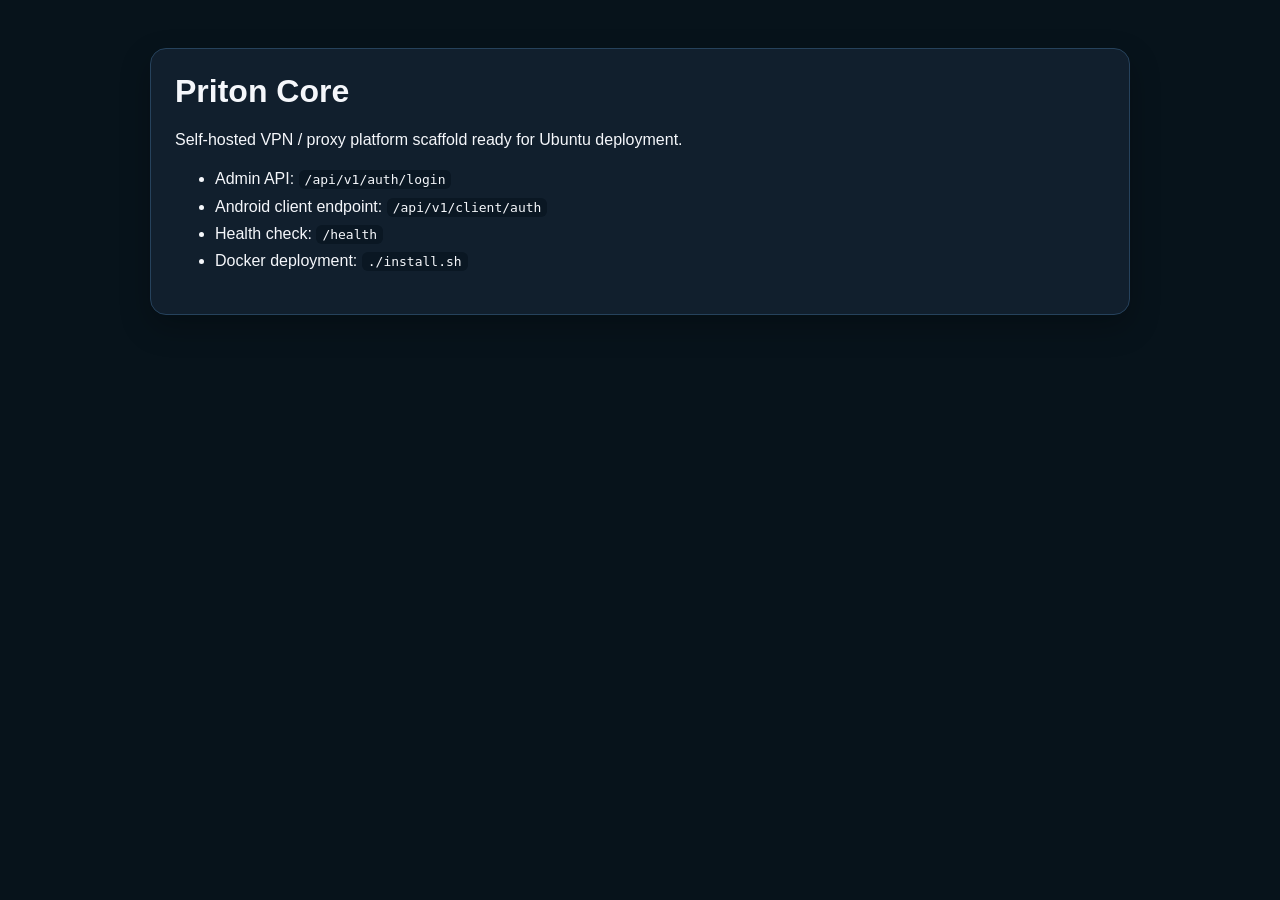
==== backend/web/index.html @ 818481aa "Add files via upload" ====
<!doctype html>
<html lang="en">
  <head>
    <meta charset="utf-8" />
    <meta name="viewport" content="width=device-width, initial-scale=1" />
    <title>Priton Admin</title>
    <style>
      body { font-family: Arial, sans-serif; margin: 0; background: #07131b; color: #f5f7fb; }
      .wrap { max-width: 980px; margin: 0 auto; padding: 48px 24px; }
      .card { background: #111f2d; border: 1px solid #26425c; border-radius: 16px; padding: 24px; box-shadow: 0 12px 30px rgba(0,0,0,0.25); }
      h1 { margin-top: 0; }
      code { background: #0a1723; padding: 2px 6px; border-radius: 6px; }
      ul { line-height: 1.7; }
    </style>
  </head>
  <body>
    <div class="wrap">
      <div class="card">
        <h1>Priton Core</h1>
        <p>Self-hosted VPN / proxy platform scaffold ready for Ubuntu deployment.</p>
        <ul>
          <li>Admin API: <code>/api/v1/auth/login</code></li>
          <li>Android client endpoint: <code>/api/v1/client/auth</code></li>
          <li>Health check: <code>/health</code></li>
          <li>Docker deployment: <code>./install.sh</code></li>
        </ul>
      </div>
    </div>
  </body>
</html>
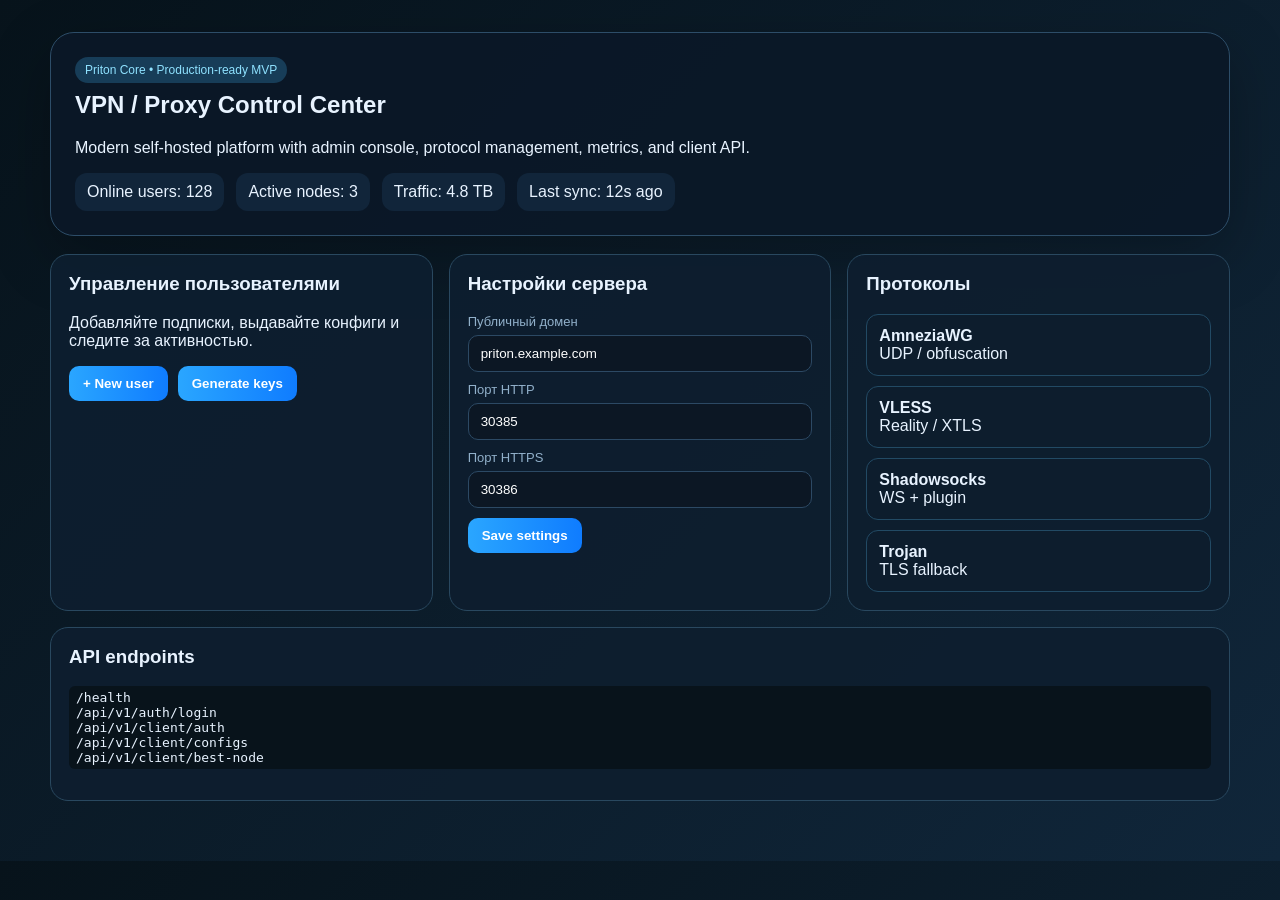
==== commit 275c68bc: "Add files via upload" ====
--- a/backend/web/index.html
+++ b/backend/web/index.html
@@ -1,29 +1,80 @@
 <!doctype html>
-<html lang="en">
+<html lang="ru">
   <head>
     <meta charset="utf-8" />
     <meta name="viewport" content="width=device-width, initial-scale=1" />
-    <title>Priton Admin</title>
+    <title>Priton Core — Admin Console</title>
     <style>
-      body { font-family: Arial, sans-serif; margin: 0; background: #07131b; color: #f5f7fb; }
-      .wrap { max-width: 980px; margin: 0 auto; padding: 48px 24px; }
-      .card { background: #111f2d; border: 1px solid #26425c; border-radius: 16px; padding: 24px; box-shadow: 0 12px 30px rgba(0,0,0,0.25); }
-      h1 { margin-top: 0; }
-      code { background: #0a1723; padding: 2px 6px; border-radius: 6px; }
-      ul { line-height: 1.7; }
+      :root { color-scheme: dark; }
+      body { margin: 0; font-family: Inter, Arial, sans-serif; background: linear-gradient(135deg, #07131b, #10263a); color: #e8f3ff; }
+      .wrap { max-width: 1180px; margin: 0 auto; padding: 32px 20px 60px; }
+      .hero { background: rgba(10,24,39,0.9); border: 1px solid #2d4d68; border-radius: 24px; padding: 24px; box-shadow: 0 20px 60px rgba(0,0,0,.25); }
+      h1, h2, h3 { margin-top: 0; }
+      .grid { display: grid; gap: 16px; grid-template-columns: repeat(auto-fit, minmax(240px, 1fr)); margin-top: 18px; }
+      .card { background: rgba(13,30,47,0.95); border: 1px solid #29485f; border-radius: 18px; padding: 18px; }
+      .pill { display: inline-block; padding: 6px 10px; border-radius: 999px; background: #173d58; color: #8fe2ff; font-size: 12px; margin-bottom: 8px; }
+      code, pre { background: #08131b; padding: 4px 7px; border-radius: 6px; }
+      .stats { display: flex; gap: 12px; flex-wrap: wrap; margin-top: 12px; }
+      .stat { background: #11253a; padding: 10px 12px; border-radius: 12px; }
+      .controls { display: flex; flex-wrap: wrap; gap: 10px; margin-top: 14px; }
+      button { border: 0; border-radius: 10px; padding: 10px 14px; background: linear-gradient(90deg, #2aa6ff, #0f7cff); color: white; cursor: pointer; font-weight: 600; }
+      label { display: block; margin-bottom: 6px; font-size: 13px; color: #91b0ca; }
+      input, select { width: 100%; padding: 10px 12px; border-radius: 10px; border: 1px solid #2c4964; background: #0c1724; color: white; box-sizing: border-box; margin-bottom: 10px; }
+      .protocol-list { display: grid; gap: 10px; grid-template-columns: repeat(auto-fit, minmax(180px, 1fr)); margin-top: 14px; }
+      .protocol-item { background: #0d1d2d; border: 1px solid #224a64; padding: 12px; border-radius: 12px; }
     </style>
   </head>
   <body>
     <div class="wrap">
-      <div class="card">
-        <h1>Priton Core</h1>
-        <p>Self-hosted VPN / proxy platform scaffold ready for Ubuntu deployment.</p>
-        <ul>
-          <li>Admin API: <code>/api/v1/auth/login</code></li>
-          <li>Android client endpoint: <code>/api/v1/client/auth</code></li>
-          <li>Health check: <code>/health</code></li>
-          <li>Docker deployment: <code>./install.sh</code></li>
-        </ul>
+      <section class="hero">
+        <div class="pill">Priton Core • Production-ready MVP</div>
+        <h1>VPN / Proxy Control Center</h1>
+        <p>Modern self-hosted platform with admin console, protocol management, metrics, and client API.</p>
+        <div class="stats">
+          <div class="stat">Online users: 128</div>
+          <div class="stat">Active nodes: 3</div>
+          <div class="stat">Traffic: 4.8 TB</div>
+          <div class="stat">Last sync: 12s ago</div>
+        </div>
+      </section>
+
+      <div class="grid">
+        <div class="card">
+          <h3>Управление пользователями</h3>
+          <p>Добавляйте подписки, выдавайте конфиги и следите за активностью.</p>
+          <div class="controls">
+            <button>+ New user</button>
+            <button>Generate keys</button>
+          </div>
+        </div>
+        <div class="card">
+          <h3>Настройки сервера</h3>
+          <label>Публичный домен</label>
+          <input value="priton.example.com" />
+          <label>Порт HTTP</label>
+          <input value="30385" />
+          <label>Порт HTTPS</label>
+          <input value="30386" />
+          <button>Save settings</button>
+        </div>
+        <div class="card">
+          <h3>Протоколы</h3>
+          <div class="protocol-list">
+            <div class="protocol-item"><strong>AmneziaWG</strong><br/>UDP / obfuscation</div>
+            <div class="protocol-item"><strong>VLESS</strong><br/>Reality / XTLS</div>
+            <div class="protocol-item"><strong>Shadowsocks</strong><br/>WS + plugin</div>
+            <div class="protocol-item"><strong>Trojan</strong><br/>TLS fallback</div>
+          </div>
+        </div>
+      </div>
+
+      <div class="card" style="margin-top:16px;">
+        <h3>API endpoints</h3>
+        <pre>/health
+/api/v1/auth/login
+/api/v1/client/auth
+/api/v1/client/configs
+/api/v1/client/best-node</pre>
       </div>
     </div>
   </body>
